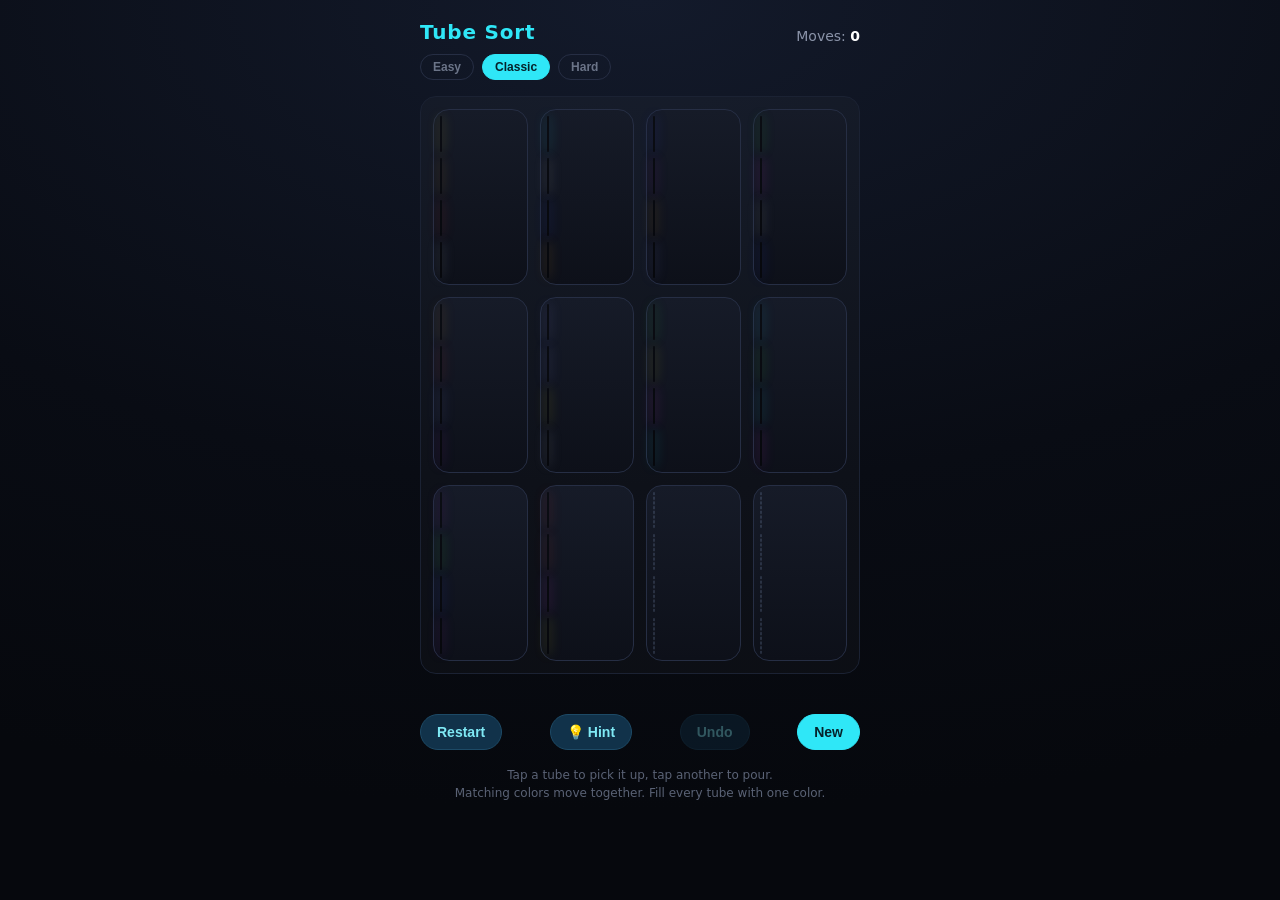
==== index.html @ e4a7a3d1 "deploy" ====
<!doctype html>
<html lang="en">
<head>
<meta charset="utf-8">
<meta name="viewport" content="width=device-width, initial-scale=1, viewport-fit=cover, user-scalable=no">
<title>Tube Sort</title>
<meta name="theme-color" content="#06080d">
<link rel="manifest" href="manifest.json">
<link rel="icon" href="icon-192.png">
<link rel="apple-touch-icon" href="icon-192.png">
<style>
  * { box-sizing: border-box; -webkit-tap-highlight-color: transparent; }
  html, body { margin: 0; min-height: 100%; }
  body {
    background: radial-gradient(120% 90% at 50% 0%, #131a2b 0%, #090c14 60%, #06080d 100%);
    background-attachment: fixed;
    color: #cfd6e4;
    font-family: 'Avenir Next','Segoe UI',system-ui,-apple-system,sans-serif;
    display: flex; justify-content: center;
    padding: max(20px, env(safe-area-inset-top)) 12px 24px;
  }
  .wrap { width: 100%; max-width: 440px; }
  header { display: flex; align-items: flex-end; justify-content: space-between; margin-bottom: 4px; }
  h1 { font-size: 20px; font-weight: 700; letter-spacing: .04em; color: #2fe7f7; margin: 0; }
  .moves { font-size: 14px; color: #8a93a8; }
  .moves b { color: #fff; }
  .pills { display: flex; gap: 8px; margin: 10px 0 16px; }
  .pill {
    padding: 5px 12px; border-radius: 999px; font-size: 12px; font-weight: 600;
    background: transparent; color: #6b7488; border: 1px solid #262e44; cursor: pointer;
  }
  .pill.on { background: #2fe7f7; color: #06222a; border-color: #2fe7f7; }
  .board {
    display: grid; grid-template-columns: repeat(4, 1fr); gap: 12px;
    padding: 12px; border-radius: 16px;
    background: rgba(255,255,255,.02); border: 1px solid #1b2233;
  }
  .tube {
    display: flex; flex-direction: column; gap: 6px; padding: 6px;
    border-radius: 16px; cursor: pointer;
    background: linear-gradient(180deg,#161b28,#0d1019);
    border: 1px solid #262e44;
    transition: transform .15s ease, box-shadow .15s ease;
  }
  .tube:focus-visible { outline: 2px solid #2fe7f7; outline-offset: 2px; }
  .tube.sel { transform: translateY(-10px); box-shadow: 0 0 0 2px #2fe7f7, 0 10px 24px rgba(0,0,0,.5); }
  .tube.hint-from { box-shadow: 0 0 0 2px #f8ec22; }
  .tube.hint-to { box-shadow: 0 0 0 2px #35e63c; }
  .tube.done { box-shadow: 0 0 14px rgba(47,231,247,.25); }
  .seg { height: 36px; border-radius: 10px; border: 1px solid rgba(0,0,0,.5); }
  .slot {
    height: 36px; border-radius: 10px;
    border: 1.5px dashed rgba(120,140,180,.22);
    background: rgba(255,255,255,.015);
  }
  .controls { display: flex; justify-content: space-between; gap: 8px; margin-top: 16px; }
  .btn {
    padding: 9px 16px; border-radius: 999px; font-weight: 600; font-size: 14px;
    background: #11324a; color: #7fe9f5; border: 1px solid #1d4a66; cursor: pointer;
  }
  .btn.primary { background: #2fe7f7; color: #06222a; border-color: #2fe7f7; }
  .btn:disabled { opacity: .35; cursor: default; }
  .help { text-align: center; font-size: 12px; color: #5a6275; margin-top: 16px; line-height: 1.5; }
  .hintmsg { text-align: center; font-size: 12px; color: #f8ec22; margin-top: 8px; min-height: 16px; }
  .overlay {
    position: fixed; inset: 0; display: none; align-items: center; justify-content: center;
    background: rgba(4,6,10,.78); backdrop-filter: blur(4px); padding: 24px;
  }
  .overlay.show { display: flex; }
  .card {
    width: 100%; max-width: 340px; border-radius: 24px; padding: 24px; text-align: center;
    background: linear-gradient(180deg,#141a29,#0c0f18);
    border: 1px solid rgba(47,231,247,.33);
    box-shadow: 0 0 40px rgba(47,231,247,.18);
  }
  .card .big { font-size: 36px; }
  .card h2 { color: #fff; margin: 8px 0 4px; font-size: 20px; }
  .card p { color: #8a93a8; font-size: 14px; margin: 0 0 20px; }
  .card .row { display: flex; gap: 12px; justify-content: center; }
  @media (prefers-reduced-motion: reduce) {
    .tube { transition: none; }
  }
</style>
</head>
<body>
<div class="wrap">
  <header>
    <h1>Tube Sort</h1>
    <div class="moves">Moves: <b id="moves">0</b></div>
  </header>
  <div class="pills" id="pills"></div>
  <div class="board" id="board"></div>
  <div class="hintmsg" id="hintmsg"></div>
  <div class="controls">
    <button class="btn" id="restart">Restart</button>
    <button class="btn" id="hint">💡 Hint</button>
    <button class="btn" id="undo" disabled>Undo</button>
    <button class="btn primary" id="new">New</button>
  </div>
  <p class="help">Tap a tube to pick it up, tap another to pour.<br>
  Matching colors move together. Fill every tube with one color.</p>
</div>

<div class="overlay" id="overlay">
  <div class="card">
    <div class="big">🎉</div>
    <h2>Solved</h2>
    <p id="winstats"></p>
    <div class="row">
      <button class="btn" id="replay">Replay this one</button>
      <button class="btn primary" id="newwin">New puzzle</button>
    </div>
  </div>
</div>

<script>
"use strict";
const CAP = 4;
const PALETTE = {
  cyan:"#23e5f5", red:"#f53b3b", blue:"#3346ff", green:"#35e63c",
  yellow:"#f8ec22", orange:"#ffa722", magenta:"#ff35ff", purple:"#a824c9",
  peri:"#8f8ff7", silver:"#d8d8de", pink:"#ff85a8", tan:"#c98a4b"
};
const COLOR_IDS = Object.keys(PALETTE);
const DIFFS = { Easy: 6, Classic: 10, Hard: 12 };

// ---------- rules ----------
const topRun = t => {
  if (!t.length) return null;
  const color = t[t.length - 1];
  let count = 1;
  for (let i = t.length - 2; i >= 0 && t[i] === color; i--) count++;
  return { color, count };
};
const isComplete = t => t.length === CAP && t.every(c => c === t[0]);
const isWin = ts => ts.every(t => !t.length || isComplete(t));
const canPour = (src, dst) => {
  if (!src.length || dst.length >= CAP || isComplete(src)) return false;
  return !dst.length || dst[dst.length - 1] === src[src.length - 1];
};
const applyPour = (ts, from, to) => {
  const next = ts.map(t => t.slice());
  const run = topRun(next[from]);
  const amount = Math.min(run.count, CAP - next[to].length);
  for (let k = 0; k < amount; k++) next[to].push(next[from].pop());
  return next;
};

// ---------- solver ----------
const keyOf = ts => ts.map(t => t.join(".")).slice().sort().join("|");
function solve(tubes, budget = 90000) {
  const seen = new Set();
  let nodes = 0, over = false;
  function dfs(ts) {
    if (over) return null;
    if (++nodes > budget) { over = true; return null; }
    if (isWin(ts)) return [];
    const k = keyOf(ts);
    if (seen.has(k)) return null;
    seen.add(k);
    const moves = [];
    for (let i = 0; i < ts.length; i++) {
      const src = ts[i];
      if (!src.length || isComplete(src)) continue;
      const run = topRun(src);
      const srcUniform = run.count === src.length;
      let emptyUsed = false;
      for (let j = 0; j < ts.length; j++) {
        if (i === j) continue;
        const dst = ts[j];
        if (dst.length >= CAP) continue;
        if (!dst.length) {
          if (srcUniform || emptyUsed) continue;
          emptyUsed = true;
          moves.push({ i, j, score: 1 });
        } else if (dst[dst.length - 1] === run.color) {
          const after = dst.length + Math.min(run.count, CAP - dst.length);
          const completes = after === CAP && dst.every(c => c === run.color);
          moves.push({ i, j, score: completes ? 3 : 2 });
        }
      }
    }
    moves.sort((a, b) => b.score - a.score);
    for (const m of moves) {
      const res = dfs(applyPour(ts, m.i, m.j));
      if (res) return [{ from: m.i, to: m.j }, ...res];
    }
    return null;
  }
  const path = dfs(tubes);
  return over ? undefined : path;
}

// ---------- generation ----------
const shuffle = a => {
  a = a.slice();
  for (let i = a.length - 1; i > 0; i--) {
    const j = Math.floor(Math.random() * (i + 1));
    [a[i], a[j]] = [a[j], a[i]];
  }
  return a;
};
function generatePuzzle(numColors) {
  const colors = COLOR_IDS.slice(0, numColors);
  for (let attempt = 0; attempt < 60; attempt++) {
    const pool = shuffle(colors.flatMap(c => Array(CAP).fill(c)));
    const tubes = [];
    for (let i = 0; i < numColors; i++) tubes.push(pool.slice(i * CAP, (i + 1) * CAP));
    tubes.push([], []);
    if (tubes.some(isComplete)) continue;
    const sol = solve(tubes);
    if (sol) return tubes;
    if (sol === undefined && attempt > 10) return tubes;
  }
  return null;
}

// ---------- state + render ----------
const S = {
  difficulty: "Classic", tubes: [], initial: [], history: [],
  selected: null, moves: 0, won: false, hint: null
};
let hintTimer = null;

const $ = id => document.getElementById(id);
const board = $("board");

function buildBoard() {
  board.innerHTML = "";
  S.tubes.forEach((_, i) => {
    const b = document.createElement("button");
    b.className = "tube";
    b.dataset.i = i;
    b.addEventListener("click", () => tap(i));
    board.appendChild(b);
  });
}

function segHTML(colorId) {
  const hex = PALETTE[colorId];
  return `<div class="seg" style="background:linear-gradient(180deg, ${hex}f2 0%, ${hex} 45%, ${hex}b8 100%);box-shadow:0 0 12px ${hex}59, inset 0 2px 3px rgba(255,255,255,.38), inset 0 -3px 4px rgba(0,0,0,.35)"></div>`;
}

function render() {
  $("moves").textContent = S.moves;
  $("undo").disabled = !S.history.length;
  S.tubes.forEach((t, i) => {
    const el = board.children[i];
    // open end at the bottom: oldest on top, exposed run lowest, empties beneath
    let html = "";
    for (const c of t) html += segHTML(c);
    for (let k = 0; k < CAP - t.length; k++) html += '<div class="slot"></div>';
    el.innerHTML = html;
    el.className = "tube"
      + (S.selected === i ? " sel" : "")
      + (S.hint && S.hint.from === i ? " hint-from" : "")
      + (S.hint && S.hint.to === i ? " hint-to" : "")
      + (isComplete(t) ? " done" : "");
  });
  $("overlay").className = "overlay" + (S.won ? " show" : "");
  if (S.won) $("winstats").textContent = `${S.moves} moves on ${S.difficulty}`;
}

function setHintMsg(msg) { $("hintmsg").textContent = msg || ""; }

function newGame(diff) {
  if (diff) S.difficulty = diff;
  S.tubes = generatePuzzle(DIFFS[S.difficulty]);
  S.initial = S.tubes.map(t => t.slice());
  S.history = []; S.selected = null; S.moves = 0; S.won = false; S.hint = null;
  setHintMsg("");
  buildBoard();
  renderPills();
  render();
}

function restart() {
  S.tubes = S.initial.map(t => t.slice());
  S.history = []; S.selected = null; S.moves = 0; S.won = false; S.hint = null;
  setHintMsg("");
  render();
}

function undo() {
  if (!S.history.length) return;
  S.tubes = S.history.pop();
  S.moves++; // undo costs a move — fewer moves is better
  S.selected = null; S.won = false; S.hint = null;
  render();
}

function showHint() {
  setHintMsg("");
  const path = solve(S.tubes);
  if (path && path.length) {
    S.hint = path[0];
    render();
    clearTimeout(hintTimer);
    hintTimer = setTimeout(() => { S.hint = null; render(); }, 1800);
  } else if (path === undefined) {
    setHintMsg("Position too tangled to analyse — try undoing a move.");
  } else {
    setHintMsg("No way out from here. Undo or restart.");
  }
}

function tap(i) {
  if (S.won) return;
  S.hint = null; setHintMsg("");
  if (S.selected === null) {
    if (S.tubes[i].length && !isComplete(S.tubes[i])) S.selected = i;
  } else if (S.selected === i) {
    S.selected = null;
  } else if (canPour(S.tubes[S.selected], S.tubes[i])) {
    S.history.push(S.tubes.map(t => t.slice()));
    S.tubes = applyPour(S.tubes, S.selected, i);
    S.moves++;
    S.selected = null;
    if (isWin(S.tubes)) S.won = true;
  } else if (S.tubes[i].length && !isComplete(S.tubes[i])) {
    S.selected = i; // switch selection instead of punishing a mis-tap
  } else {
    S.selected = null;
  }
  render();
}

function renderPills() {
  const p = $("pills");
  p.innerHTML = "";
  Object.keys(DIFFS).forEach(d => {
    const b = document.createElement("button");
    b.className = "pill" + (d === S.difficulty ? " on" : "");
    b.textContent = d;
    b.addEventListener("click", () => newGame(d));
    p.appendChild(b);
  });
}

$("restart").addEventListener("click", restart);
$("undo").addEventListener("click", undo);
$("hint").addEventListener("click", showHint);
$("new").addEventListener("click", () => newGame());
$("replay").addEventListener("click", restart);
$("newwin").addEventListener("click", () => newGame());

newGame();

// ---------- PWA ----------
if ("serviceWorker" in navigator) {
  window.addEventListener("load", () => navigator.serviceWorker.register("sw.js"));
}
</script>
</body>
</html>
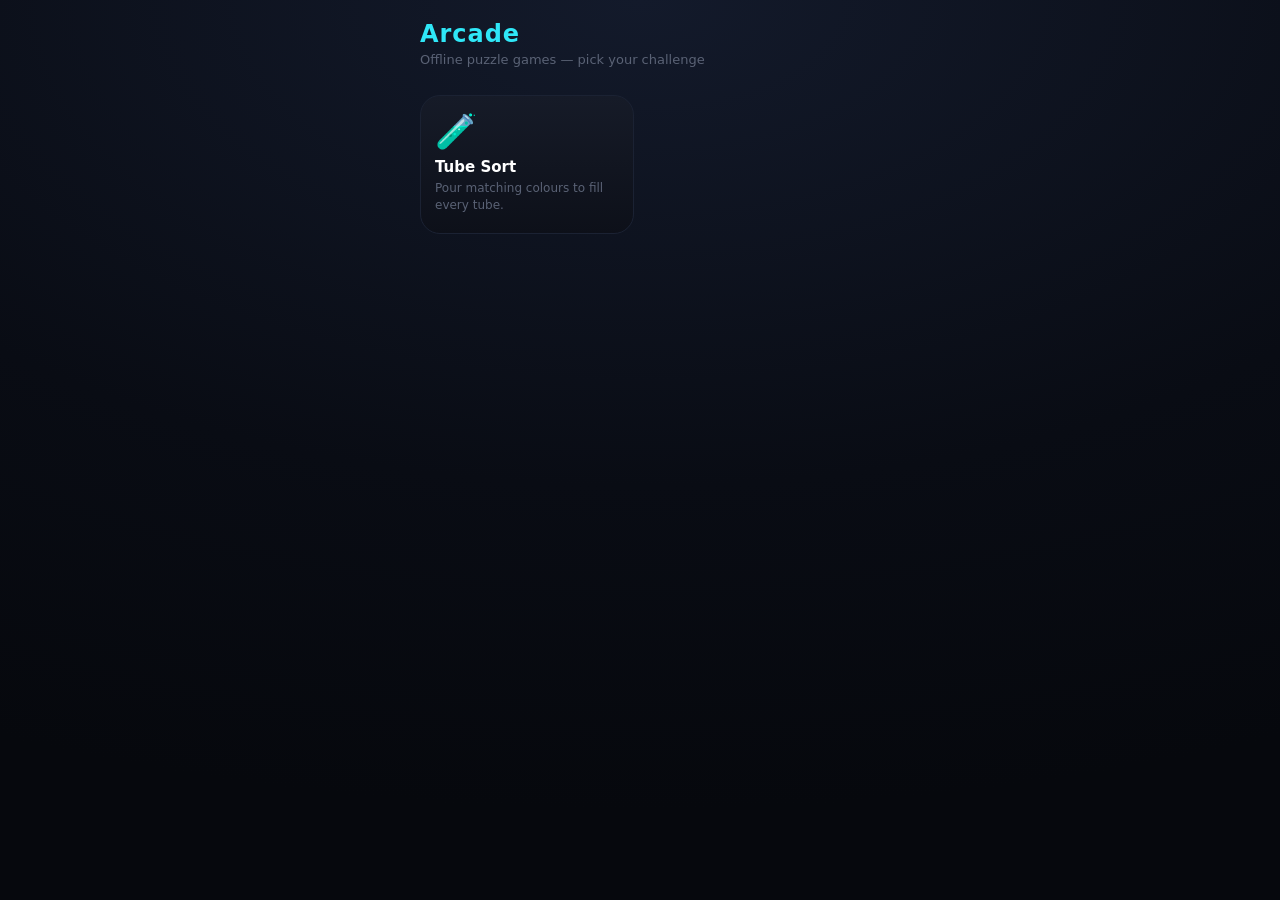
==== commit 3412e8c4: "Batch 1: convert to multi-game arcade hub - Root index.html becomes a launcher hub (dark card grid, " ====
--- a/index.html
+++ b/index.html
@@ -3,350 +3,55 @@
 <head>
 <meta charset="utf-8">
 <meta name="viewport" content="width=device-width, initial-scale=1, viewport-fit=cover, user-scalable=no">
-<title>Tube Sort</title>
+<title>Arcade</title>
 <meta name="theme-color" content="#06080d">
 <link rel="manifest" href="manifest.json">
 <link rel="icon" href="icon-192.png">
 <link rel="apple-touch-icon" href="icon-192.png">
+<link rel="stylesheet" href="shared/style.css">
 <style>
-  * { box-sizing: border-box; -webkit-tap-highlight-color: transparent; }
-  html, body { margin: 0; min-height: 100%; }
-  body {
-    background: radial-gradient(120% 90% at 50% 0%, #131a2b 0%, #090c14 60%, #06080d 100%);
-    background-attachment: fixed;
-    color: #cfd6e4;
-    font-family: 'Avenir Next','Segoe UI',system-ui,-apple-system,sans-serif;
-    display: flex; justify-content: center;
-    padding: max(20px, env(safe-area-inset-top)) 12px 24px;
+  h1 {
+    font-size: 24px; font-weight: 700; letter-spacing: .04em;
+    color: #2fe7f7; margin: 0 0 4px;
   }
-  .wrap { width: 100%; max-width: 440px; }
-  header { display: flex; align-items: flex-end; justify-content: space-between; margin-bottom: 4px; }
-  h1 { font-size: 20px; font-weight: 700; letter-spacing: .04em; color: #2fe7f7; margin: 0; }
-  .moves { font-size: 14px; color: #8a93a8; }
-  .moves b { color: #fff; }
-  .pills { display: flex; gap: 8px; margin: 10px 0 16px; }
-  .pill {
-    padding: 5px 12px; border-radius: 999px; font-size: 12px; font-weight: 600;
-    background: transparent; color: #6b7488; border: 1px solid #262e44; cursor: pointer;
+  .tagline { font-size: 13px; color: #5a6275; margin: 0 0 28px; }
+  .grid {
+    display: grid;
+    grid-template-columns: repeat(2, 1fr);
+    gap: 12px;
   }
-  .pill.on { background: #2fe7f7; color: #06222a; border-color: #2fe7f7; }
-  .board {
-    display: grid; grid-template-columns: repeat(4, 1fr); gap: 12px;
-    padding: 12px; border-radius: 16px;
-    background: rgba(255,255,255,.02); border: 1px solid #1b2233;
+  .game-card {
+    display: flex; flex-direction: column;
+    background: linear-gradient(180deg, #161b28, #0d1019);
+    border: 1px solid #1b2233; border-radius: 20px;
+    padding: 18px 14px; text-decoration: none;
+    transition: transform .15s ease, box-shadow .15s ease, border-color .15s ease;
   }
-  .tube {
-    display: flex; flex-direction: column; gap: 6px; padding: 6px;
-    border-radius: 16px; cursor: pointer;
-    background: linear-gradient(180deg,#161b28,#0d1019);
-    border: 1px solid #262e44;
-    transition: transform .15s ease, box-shadow .15s ease;
+  .game-card:hover, .game-card:focus-visible {
+    transform: translateY(-3px);
+    box-shadow: 0 8px 24px rgba(0,0,0,.4), 0 0 0 1px #2fe7f7;
+    border-color: #2fe7f7;
+    outline: none;
   }
-  .tube:focus-visible { outline: 2px solid #2fe7f7; outline-offset: 2px; }
-  .tube.sel { transform: translateY(-10px); box-shadow: 0 0 0 2px #2fe7f7, 0 10px 24px rgba(0,0,0,.5); }
-  .tube.hint-from { box-shadow: 0 0 0 2px #f8ec22; }
-  .tube.hint-to { box-shadow: 0 0 0 2px #35e63c; }
-  .tube.done { box-shadow: 0 0 14px rgba(47,231,247,.25); }
-  .seg { height: 36px; border-radius: 10px; border: 1px solid rgba(0,0,0,.5); }
-  .slot {
-    height: 36px; border-radius: 10px;
-    border: 1.5px dashed rgba(120,140,180,.22);
-    background: rgba(255,255,255,.015);
-  }
-  .controls { display: flex; justify-content: space-between; gap: 8px; margin-top: 16px; }
-  .btn {
-    padding: 9px 16px; border-radius: 999px; font-weight: 600; font-size: 14px;
-    background: #11324a; color: #7fe9f5; border: 1px solid #1d4a66; cursor: pointer;
-  }
-  .btn.primary { background: #2fe7f7; color: #06222a; border-color: #2fe7f7; }
-  .btn:disabled { opacity: .35; cursor: default; }
-  .help { text-align: center; font-size: 12px; color: #5a6275; margin-top: 16px; line-height: 1.5; }
-  .hintmsg { text-align: center; font-size: 12px; color: #f8ec22; margin-top: 8px; min-height: 16px; }
-  .overlay {
-    position: fixed; inset: 0; display: none; align-items: center; justify-content: center;
-    background: rgba(4,6,10,.78); backdrop-filter: blur(4px); padding: 24px;
-  }
-  .overlay.show { display: flex; }
-  .card {
-    width: 100%; max-width: 340px; border-radius: 24px; padding: 24px; text-align: center;
-    background: linear-gradient(180deg,#141a29,#0c0f18);
-    border: 1px solid rgba(47,231,247,.33);
-    box-shadow: 0 0 40px rgba(47,231,247,.18);
-  }
-  .card .big { font-size: 36px; }
-  .card h2 { color: #fff; margin: 8px 0 4px; font-size: 20px; }
-  .card p { color: #8a93a8; font-size: 14px; margin: 0 0 20px; }
-  .card .row { display: flex; gap: 12px; justify-content: center; }
-  @media (prefers-reduced-motion: reduce) {
-    .tube { transition: none; }
-  }
+  .game-card .icon { font-size: 34px; margin-bottom: 10px; line-height: 1; }
+  .game-card .name { font-size: 15px; font-weight: 700; color: #fff; margin: 0 0 4px; }
+  .game-card .desc { font-size: 12px; color: #5a6275; margin: 0; line-height: 1.45; }
 </style>
 </head>
 <body>
 <div class="wrap">
-  <header>
-    <h1>Tube Sort</h1>
-    <div class="moves">Moves: <b id="moves">0</b></div>
-  </header>
-  <div class="pills" id="pills"></div>
-  <div class="board" id="board"></div>
-  <div class="hintmsg" id="hintmsg"></div>
-  <div class="controls">
-    <button class="btn" id="restart">Restart</button>
-    <button class="btn" id="hint">💡 Hint</button>
-    <button class="btn" id="undo" disabled>Undo</button>
-    <button class="btn primary" id="new">New</button>
-  </div>
-  <p class="help">Tap a tube to pick it up, tap another to pour.<br>
-  Matching colors move together. Fill every tube with one color.</p>
-</div>
-
-<div class="overlay" id="overlay">
-  <div class="card">
-    <div class="big">🎉</div>
-    <h2>Solved</h2>
-    <p id="winstats"></p>
-    <div class="row">
-      <button class="btn" id="replay">Replay this one</button>
-      <button class="btn primary" id="newwin">New puzzle</button>
-    </div>
+  <h1>Arcade</h1>
+  <p class="tagline">Offline puzzle games — pick your challenge</p>
+  <div class="grid">
+    <a class="game-card" href="games/tube-sort/">
+      <div class="icon">🧪</div>
+      <div class="name">Tube Sort</div>
+      <p class="desc">Pour matching colours to fill every tube.</p>
+    </a>
   </div>
 </div>
-
 <script>
 "use strict";
-const CAP = 4;
-const PALETTE = {
-  cyan:"#23e5f5", red:"#f53b3b", blue:"#3346ff", green:"#35e63c",
-  yellow:"#f8ec22", orange:"#ffa722", magenta:"#ff35ff", purple:"#a824c9",
-  peri:"#8f8ff7", silver:"#d8d8de", pink:"#ff85a8", tan:"#c98a4b"
-};
-const COLOR_IDS = Object.keys(PALETTE);
-const DIFFS = { Easy: 6, Classic: 10, Hard: 12 };
-
-// ---------- rules ----------
-const topRun = t => {
-  if (!t.length) return null;
-  const color = t[t.length - 1];
-  let count = 1;
-  for (let i = t.length - 2; i >= 0 && t[i] === color; i--) count++;
-  return { color, count };
-};
-const isComplete = t => t.length === CAP && t.every(c => c === t[0]);
-const isWin = ts => ts.every(t => !t.length || isComplete(t));
-const canPour = (src, dst) => {
-  if (!src.length || dst.length >= CAP || isComplete(src)) return false;
-  return !dst.length || dst[dst.length - 1] === src[src.length - 1];
-};
-const applyPour = (ts, from, to) => {
-  const next = ts.map(t => t.slice());
-  const run = topRun(next[from]);
-  const amount = Math.min(run.count, CAP - next[to].length);
-  for (let k = 0; k < amount; k++) next[to].push(next[from].pop());
-  return next;
-};
-
-// ---------- solver ----------
-const keyOf = ts => ts.map(t => t.join(".")).slice().sort().join("|");
-function solve(tubes, budget = 90000) {
-  const seen = new Set();
-  let nodes = 0, over = false;
-  function dfs(ts) {
-    if (over) return null;
-    if (++nodes > budget) { over = true; return null; }
-    if (isWin(ts)) return [];
-    const k = keyOf(ts);
-    if (seen.has(k)) return null;
-    seen.add(k);
-    const moves = [];
-    for (let i = 0; i < ts.length; i++) {
-      const src = ts[i];
-      if (!src.length || isComplete(src)) continue;
-      const run = topRun(src);
-      const srcUniform = run.count === src.length;
-      let emptyUsed = false;
-      for (let j = 0; j < ts.length; j++) {
-        if (i === j) continue;
-        const dst = ts[j];
-        if (dst.length >= CAP) continue;
-        if (!dst.length) {
-          if (srcUniform || emptyUsed) continue;
-          emptyUsed = true;
-          moves.push({ i, j, score: 1 });
-        } else if (dst[dst.length - 1] === run.color) {
-          const after = dst.length + Math.min(run.count, CAP - dst.length);
-          const completes = after === CAP && dst.every(c => c === run.color);
-          moves.push({ i, j, score: completes ? 3 : 2 });
-        }
-      }
-    }
-    moves.sort((a, b) => b.score - a.score);
-    for (const m of moves) {
-      const res = dfs(applyPour(ts, m.i, m.j));
-      if (res) return [{ from: m.i, to: m.j }, ...res];
-    }
-    return null;
-  }
-  const path = dfs(tubes);
-  return over ? undefined : path;
-}
-
-// ---------- generation ----------
-const shuffle = a => {
-  a = a.slice();
-  for (let i = a.length - 1; i > 0; i--) {
-    const j = Math.floor(Math.random() * (i + 1));
-    [a[i], a[j]] = [a[j], a[i]];
-  }
-  return a;
-};
-function generatePuzzle(numColors) {
-  const colors = COLOR_IDS.slice(0, numColors);
-  for (let attempt = 0; attempt < 60; attempt++) {
-    const pool = shuffle(colors.flatMap(c => Array(CAP).fill(c)));
-    const tubes = [];
-    for (let i = 0; i < numColors; i++) tubes.push(pool.slice(i * CAP, (i + 1) * CAP));
-    tubes.push([], []);
-    if (tubes.some(isComplete)) continue;
-    const sol = solve(tubes);
-    if (sol) return tubes;
-    if (sol === undefined && attempt > 10) return tubes;
-  }
-  return null;
-}
-
-// ---------- state + render ----------
-const S = {
-  difficulty: "Classic", tubes: [], initial: [], history: [],
-  selected: null, moves: 0, won: false, hint: null
-};
-let hintTimer = null;
-
-const $ = id => document.getElementById(id);
-const board = $("board");
-
-function buildBoard() {
-  board.innerHTML = "";
-  S.tubes.forEach((_, i) => {
-    const b = document.createElement("button");
-    b.className = "tube";
-    b.dataset.i = i;
-    b.addEventListener("click", () => tap(i));
-    board.appendChild(b);
-  });
-}
-
-function segHTML(colorId) {
-  const hex = PALETTE[colorId];
-  return `<div class="seg" style="background:linear-gradient(180deg, ${hex}f2 0%, ${hex} 45%, ${hex}b8 100%);box-shadow:0 0 12px ${hex}59, inset 0 2px 3px rgba(255,255,255,.38), inset 0 -3px 4px rgba(0,0,0,.35)"></div>`;
-}
-
-function render() {
-  $("moves").textContent = S.moves;
-  $("undo").disabled = !S.history.length;
-  S.tubes.forEach((t, i) => {
-    const el = board.children[i];
-    // open end at the bottom: oldest on top, exposed run lowest, empties beneath
-    let html = "";
-    for (const c of t) html += segHTML(c);
-    for (let k = 0; k < CAP - t.length; k++) html += '<div class="slot"></div>';
-    el.innerHTML = html;
-    el.className = "tube"
-      + (S.selected === i ? " sel" : "")
-      + (S.hint && S.hint.from === i ? " hint-from" : "")
-      + (S.hint && S.hint.to === i ? " hint-to" : "")
-      + (isComplete(t) ? " done" : "");
-  });
-  $("overlay").className = "overlay" + (S.won ? " show" : "");
-  if (S.won) $("winstats").textContent = `${S.moves} moves on ${S.difficulty}`;
-}
-
-function setHintMsg(msg) { $("hintmsg").textContent = msg || ""; }
-
-function newGame(diff) {
-  if (diff) S.difficulty = diff;
-  S.tubes = generatePuzzle(DIFFS[S.difficulty]);
-  S.initial = S.tubes.map(t => t.slice());
-  S.history = []; S.selected = null; S.moves = 0; S.won = false; S.hint = null;
-  setHintMsg("");
-  buildBoard();
-  renderPills();
-  render();
-}
-
-function restart() {
-  S.tubes = S.initial.map(t => t.slice());
-  S.history = []; S.selected = null; S.moves = 0; S.won = false; S.hint = null;
-  setHintMsg("");
-  render();
-}
-
-function undo() {
-  if (!S.history.length) return;
-  S.tubes = S.history.pop();
-  S.moves++; // undo costs a move — fewer moves is better
-  S.selected = null; S.won = false; S.hint = null;
-  render();
-}
-
-function showHint() {
-  setHintMsg("");
-  const path = solve(S.tubes);
-  if (path && path.length) {
-    S.hint = path[0];
-    render();
-    clearTimeout(hintTimer);
-    hintTimer = setTimeout(() => { S.hint = null; render(); }, 1800);
-  } else if (path === undefined) {
-    setHintMsg("Position too tangled to analyse — try undoing a move.");
-  } else {
-    setHintMsg("No way out from here. Undo or restart.");
-  }
-}
-
-function tap(i) {
-  if (S.won) return;
-  S.hint = null; setHintMsg("");
-  if (S.selected === null) {
-    if (S.tubes[i].length && !isComplete(S.tubes[i])) S.selected = i;
-  } else if (S.selected === i) {
-    S.selected = null;
-  } else if (canPour(S.tubes[S.selected], S.tubes[i])) {
-    S.history.push(S.tubes.map(t => t.slice()));
-    S.tubes = applyPour(S.tubes, S.selected, i);
-    S.moves++;
-    S.selected = null;
-    if (isWin(S.tubes)) S.won = true;
-  } else if (S.tubes[i].length && !isComplete(S.tubes[i])) {
-    S.selected = i; // switch selection instead of punishing a mis-tap
-  } else {
-    S.selected = null;
-  }
-  render();
-}
-
-function renderPills() {
-  const p = $("pills");
-  p.innerHTML = "";
-  Object.keys(DIFFS).forEach(d => {
-    const b = document.createElement("button");
-    b.className = "pill" + (d === S.difficulty ? " on" : "");
-    b.textContent = d;
-    b.addEventListener("click", () => newGame(d));
-    p.appendChild(b);
-  });
-}
-
-$("restart").addEventListener("click", restart);
-$("undo").addEventListener("click", undo);
-$("hint").addEventListener("click", showHint);
-$("new").addEventListener("click", () => newGame());
-$("replay").addEventListener("click", restart);
-$("newwin").addEventListener("click", () => newGame());
-
-newGame();
-
-// ---------- PWA ----------
 if ("serviceWorker" in navigator) {
   window.addEventListener("load", () => navigator.serviceWorker.register("sw.js"));
 }
--- a/shared/style.css
+++ b/shared/style.css
@@ -0,0 +1,51 @@
+/* ── arcade shared/style.css ─────────────────────────────────────────────── */
+*, *::before, *::after { box-sizing: border-box; -webkit-tap-highlight-color: transparent; }
+html, body { margin: 0; min-height: 100%; }
+body {
+  background: radial-gradient(120% 90% at 50% 0%, #131a2b 0%, #090c14 60%, #06080d 100%);
+  background-attachment: fixed;
+  color: #cfd6e4;
+  font-family: 'Avenir Next','Segoe UI',system-ui,-apple-system,sans-serif;
+  display: flex;
+  justify-content: center;
+  padding: max(20px, env(safe-area-inset-top)) 12px max(24px, env(safe-area-inset-bottom));
+}
+.wrap { width: 100%; max-width: 440px; }
+.btn {
+  padding: 9px 16px; border-radius: 999px; font-weight: 600; font-size: 14px;
+  background: #11324a; color: #7fe9f5; border: 1px solid #1d4a66; cursor: pointer;
+  line-height: 1;
+}
+.btn.primary { background: #2fe7f7; color: #06222a; border-color: #2fe7f7; }
+.btn:disabled { opacity: .35; cursor: default; }
+.back-link {
+  display: inline-flex; align-items: center; gap: 5px;
+  font-size: 13px; font-weight: 600; color: #6b7488;
+  text-decoration: none; margin-bottom: 14px;
+  padding: 4px 10px 4px 7px; border-radius: 999px;
+  border: 1px solid #262e44;
+  transition: color .15s, border-color .15s;
+}
+.back-link:hover { color: #2fe7f7; border-color: #2fe7f7; }
+.overlay {
+  position: fixed; inset: 0; display: none; align-items: center; justify-content: center;
+  background: rgba(4,6,10,.78); backdrop-filter: blur(4px); padding: 24px;
+  z-index: 10;
+}
+.overlay.show { display: flex; }
+.card {
+  width: 100%; max-width: 340px; border-radius: 24px; padding: 24px; text-align: center;
+  background: linear-gradient(180deg,#141a29,#0c0f18);
+  border: 1px solid rgba(47,231,247,.33);
+  box-shadow: 0 0 40px rgba(47,231,247,.18);
+}
+.card .big { font-size: 36px; }
+.card h2 { color: #fff; margin: 8px 0 4px; font-size: 20px; }
+.card p { color: #8a93a8; font-size: 14px; margin: 0 0 20px; }
+.card .row { display: flex; gap: 12px; justify-content: center; flex-wrap: wrap; }
+@media (prefers-reduced-motion: reduce) {
+  *, *::before, *::after {
+    transition-duration: 0.01ms !important;
+    animation-duration: 0.01ms !important;
+  }
+}
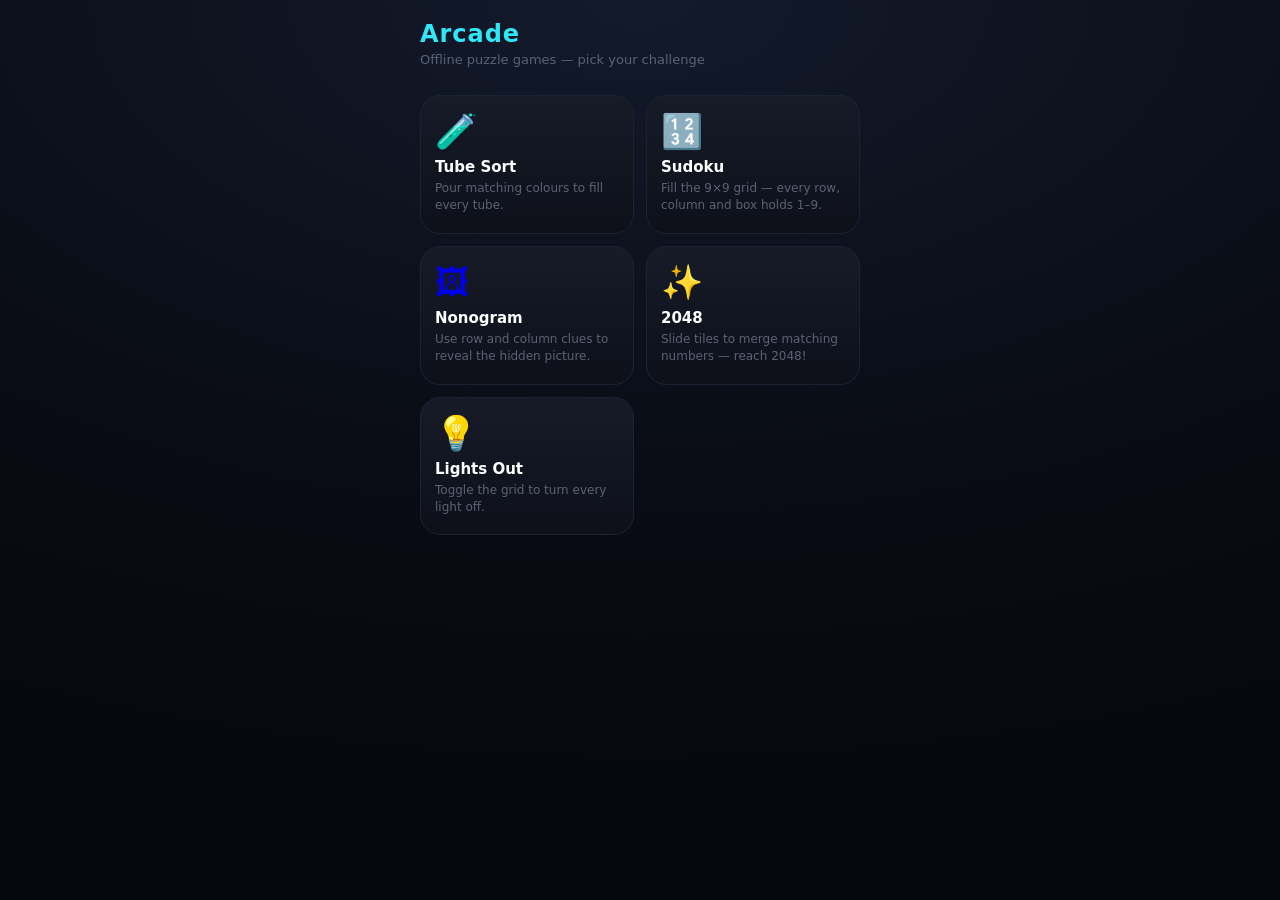
==== commit 31aa001f: "Batch 2: add Sudoku, Nonogram, 2048, Lights Out Sudoku: backtracking generator with MRV heuristic, u" ====
--- a/index.html
+++ b/index.html
@@ -48,6 +48,26 @@
       <div class="name">Tube Sort</div>
       <p class="desc">Pour matching colours to fill every tube.</p>
     </a>
+    <a class="game-card" href="games/sudoku/">
+      <div class="icon">🔢</div>
+      <div class="name">Sudoku</div>
+      <p class="desc">Fill the 9×9 grid — every row, column and box holds 1–9.</p>
+    </a>
+    <a class="game-card" href="games/nonogram/">
+      <div class="icon">🖼</div>
+      <div class="name">Nonogram</div>
+      <p class="desc">Use row and column clues to reveal the hidden picture.</p>
+    </a>
+    <a class="game-card" href="games/2048/">
+      <div class="icon">✨</div>
+      <div class="name">2048</div>
+      <p class="desc">Slide tiles to merge matching numbers — reach 2048!</p>
+    </a>
+    <a class="game-card" href="games/lights-out/">
+      <div class="icon">💡</div>
+      <div class="name">Lights Out</div>
+      <p class="desc">Toggle the grid to turn every light off.</p>
+    </a>
   </div>
 </div>
 <script>
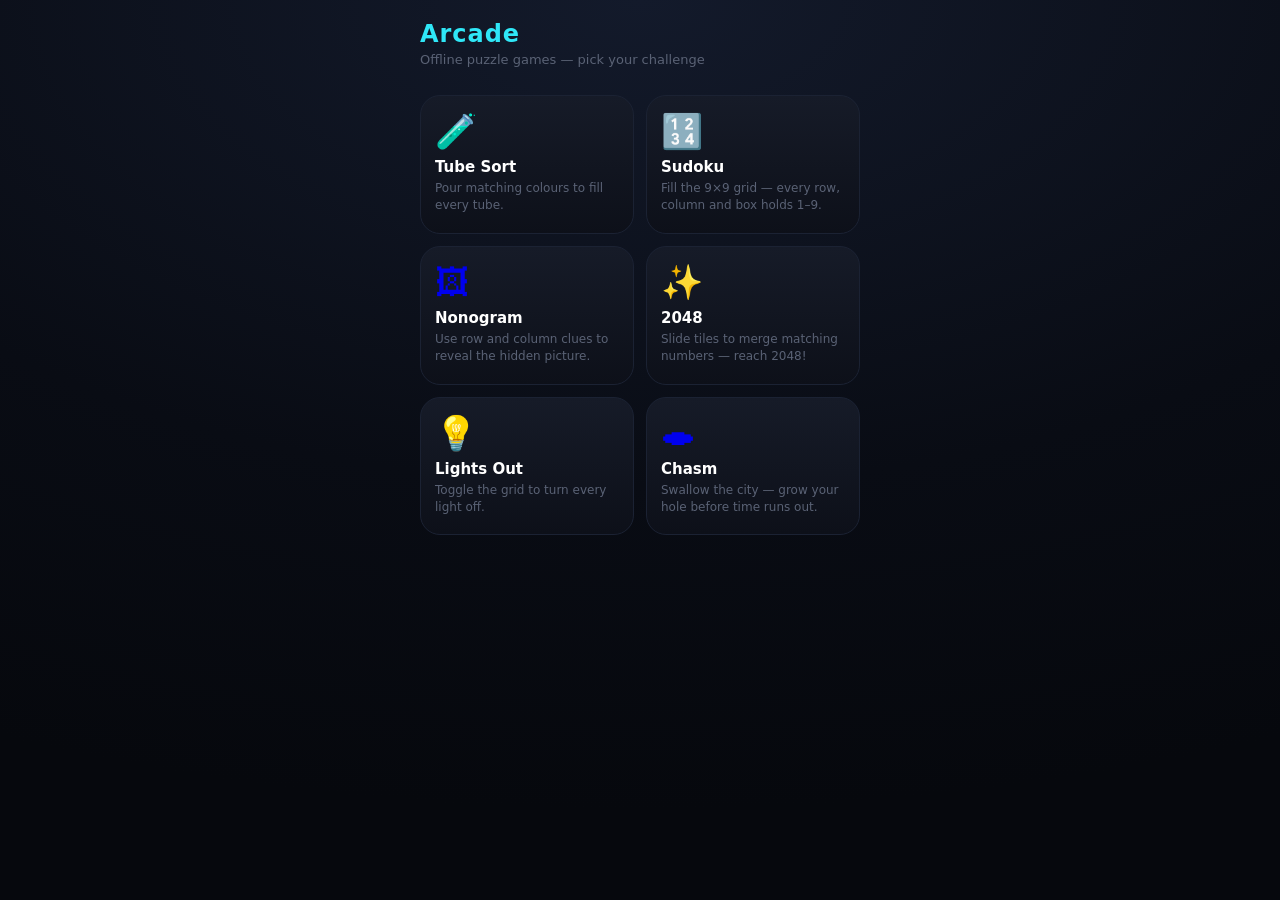
==== commit 7628b256: "Add Chasm: top-down hole arcade game (6th game in the PWA) Full canvas-based hole.io-inspired game w" ====
--- a/index.html
+++ b/index.html
@@ -68,6 +68,11 @@
       <div class="name">Lights Out</div>
       <p class="desc">Toggle the grid to turn every light off.</p>
     </a>
+    <a class="game-card" href="games/hole/">
+      <div class="icon">🕳</div>
+      <div class="name">Chasm</div>
+      <p class="desc">Swallow the city — grow your hole before time runs out.</p>
+    </a>
   </div>
 </div>
 <script>
--- a/shared/style.css
+++ b/shared/style.css
@@ -43,6 +43,43 @@
 .card h2 { color: #fff; margin: 8px 0 4px; font-size: 20px; }
 .card p { color: #8a93a8; font-size: 14px; margin: 0 0 20px; }
 .card .row { display: flex; gap: 12px; justify-content: center; flex-wrap: wrap; }
+/* ── How to play (collapsible) ────────────────────────────────────────────── */
+details.how-to-play {
+  margin-top: 16px;
+  border: 1px solid #1b2233;
+  border-radius: 12px;
+  background: rgba(255,255,255,.015);
+}
+details.how-to-play summary {
+  padding: 10px 14px;
+  font-size: 13px; font-weight: 600;
+  color: #6b7488; cursor: pointer;
+  user-select: none; list-style: none;
+  display: flex; align-items: center; gap: 7px;
+}
+details.how-to-play summary::-webkit-details-marker { display: none; }
+details.how-to-play summary .arrow { font-size: 9px; transition: transform .15s; }
+details.how-to-play[open] summary .arrow { transform: rotate(90deg); }
+details.how-to-play[open] summary { color: #cfd6e4; border-bottom: 1px solid #1b2233; }
+details.how-to-play .htp-body {
+  padding: 12px 14px 14px;
+  font-size: 12px; color: #8a93a8; line-height: 1.65;
+}
+details.how-to-play .htp-body p { margin: 0 0 8px; }
+details.how-to-play .htp-body p:last-child { margin: 0; }
+details.how-to-play .htp-body strong { color: #cfd6e4; }
+details.how-to-play .htp-body .step {
+  display: flex; gap: 8px; margin-bottom: 7px;
+}
+details.how-to-play .htp-body .step-num {
+  flex-shrink: 0;
+  width: 18px; height: 18px; border-radius: 50%;
+  background: #11324a; border: 1px solid #1d4a66;
+  color: #2fe7f7; font-size: 10px; font-weight: 700;
+  display: flex; align-items: center; justify-content: center;
+  margin-top: 1px;
+}
+
 @media (prefers-reduced-motion: reduce) {
   *, *::before, *::after {
     transition-duration: 0.01ms !important;
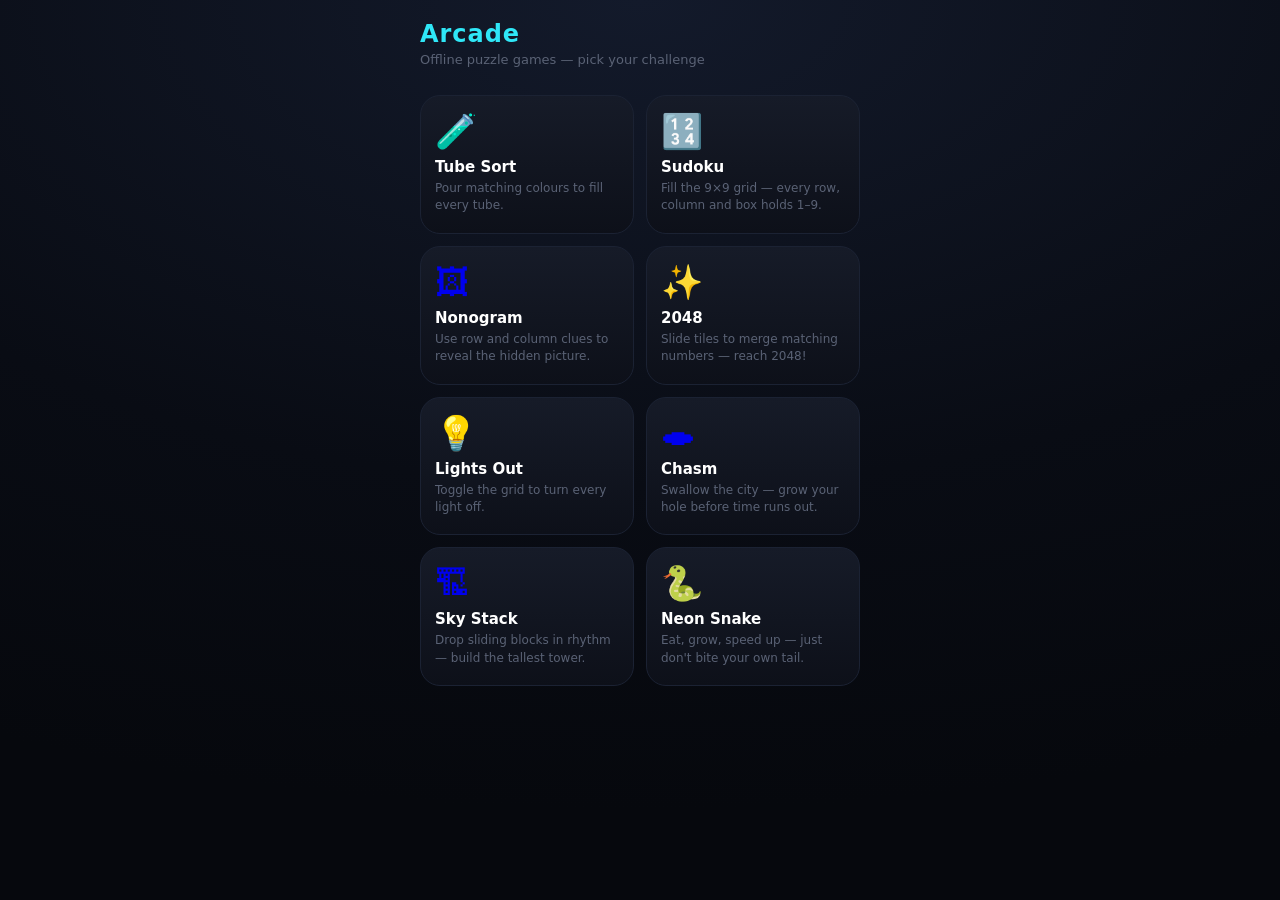
==== commit 527f66ed: "Add Sky Stack and Neon Snake arcade games Sky Stack (games/stack/): one-tap timing game — a block sl" ====
--- a/index.html
+++ b/index.html
@@ -73,6 +73,16 @@
       <div class="name">Chasm</div>
       <p class="desc">Swallow the city — grow your hole before time runs out.</p>
     </a>
+    <a class="game-card" href="games/stack/">
+      <div class="icon">🏗</div>
+      <div class="name">Sky Stack</div>
+      <p class="desc">Drop sliding blocks in rhythm — build the tallest tower.</p>
+    </a>
+    <a class="game-card" href="games/snake/">
+      <div class="icon">🐍</div>
+      <div class="name">Neon Snake</div>
+      <p class="desc">Eat, grow, speed up — just don't bite your own tail.</p>
+    </a>
   </div>
 </div>
 <script>
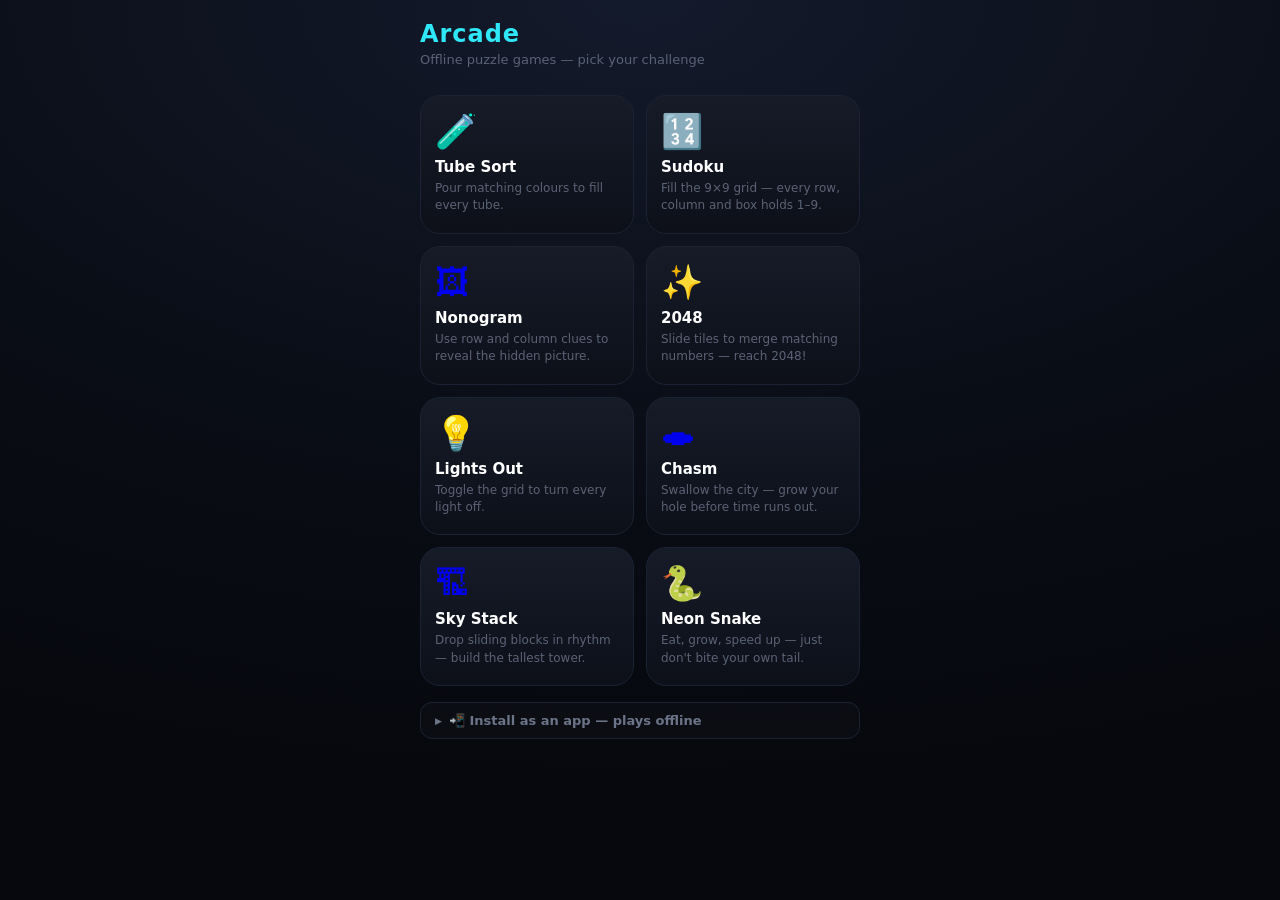
==== commit 361db80d: "Add install-as-app instructions to the hub Collapsible guide on the home page walking non-technical " ====
--- a/index.html
+++ b/index.html
@@ -84,6 +84,21 @@
       <p class="desc">Eat, grow, speed up — just don't bite your own tail.</p>
     </a>
   </div>
+
+  <details class="how-to-play">
+    <summary><span class="arrow">▶</span> 📲 Install as an app — plays offline</summary>
+    <div class="htp-body">
+      <p><strong>On Android</strong> (Chrome):</p>
+      <div class="step"><div class="step-num">1</div><div>Tap the <strong>⋮ menu</strong> in the top-right corner of the browser.</div></div>
+      <div class="step"><div class="step-num">2</div><div>Choose <strong>“Add to Home screen”</strong> — on some phones it says <strong>“Install app”</strong>.</div></div>
+      <div class="step"><div class="step-num">3</div><div>Confirm with <strong>Add</strong> (or <strong>Install</strong>). The Arcade icon appears on your home screen.</div></div>
+      <p><strong>On iPhone or iPad</strong> (Safari):</p>
+      <div class="step"><div class="step-num">1</div><div>Tap the <strong>Share button</strong> — the square with an arrow pointing up, at the bottom of the screen.</div></div>
+      <div class="step"><div class="step-num">2</div><div>Scroll down the menu and choose <strong>“Add to Home Screen”</strong>.</div></div>
+      <div class="step"><div class="step-num">3</div><div>Tap <strong>Add</strong> in the top-right corner. The Arcade icon appears on your home screen.</div></div>
+      <p>Open it from the icon and the arcade runs full-screen like a normal app — and once it has loaded once, <strong>every game works with no internet connection</strong>.</p>
+    </div>
+  </details>
 </div>
 <script>
 "use strict";
